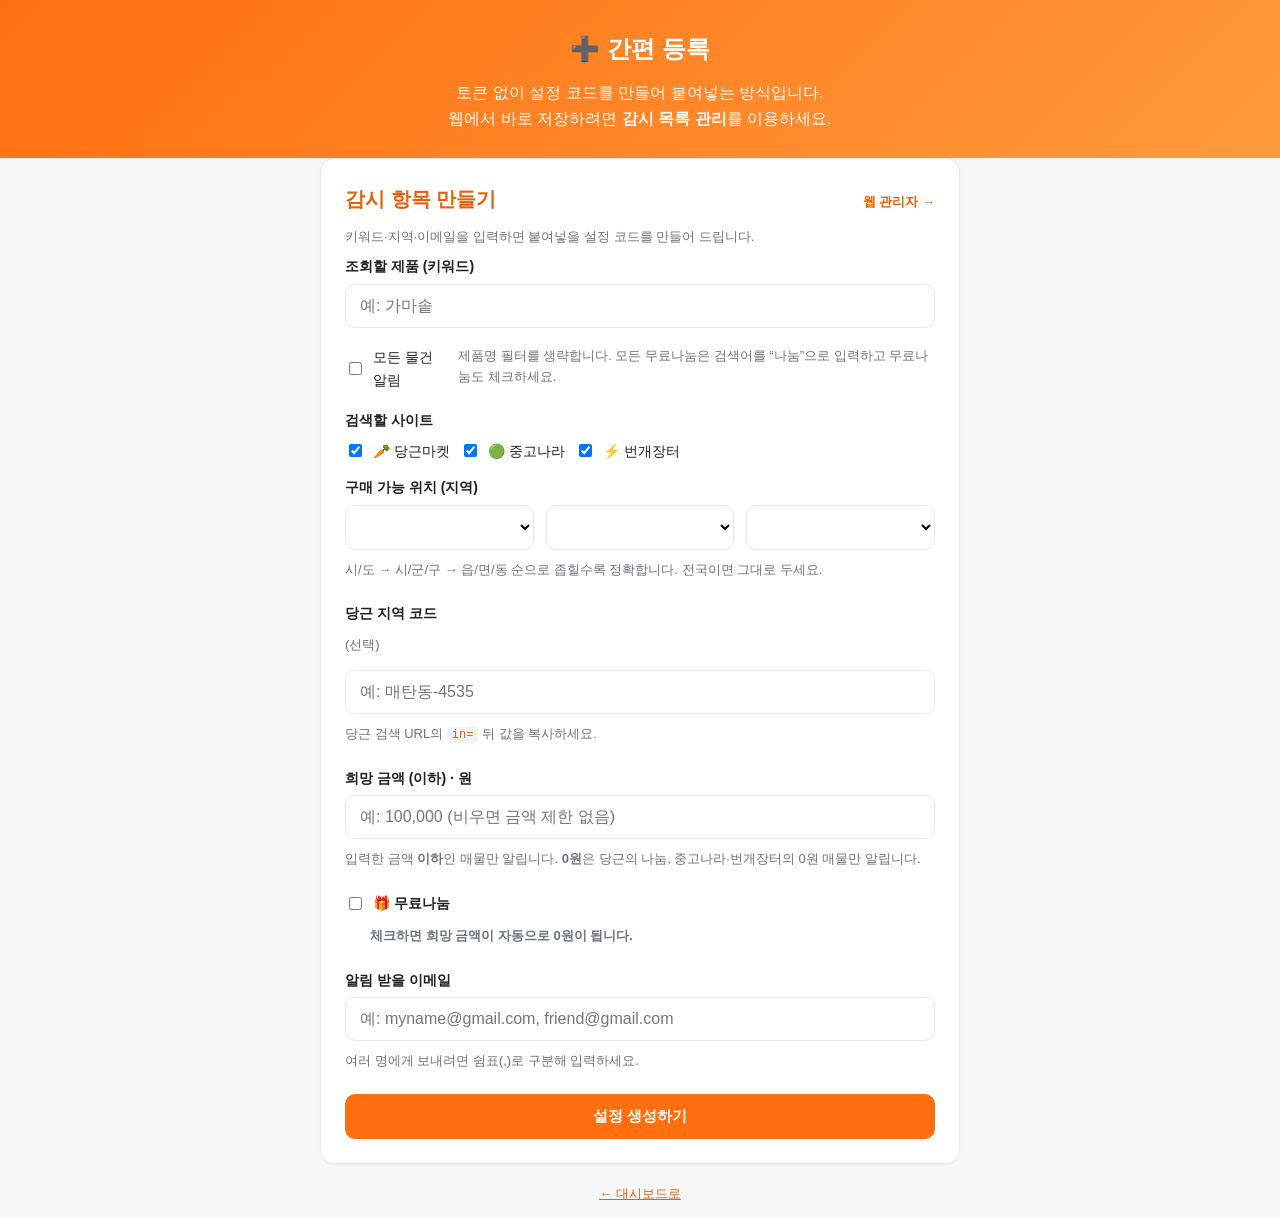
==== docs/add.html @ 6c7191e8 "feat: 모든 물건 알림 옵션 추가" ====
<!doctype html>
<html lang="ko">
<head>
  <meta charset="utf-8" />
  <meta name="viewport" content="width=device-width, initial-scale=1" />
  <title>➕ 간편 등록 · 당근마켓 신규 매물 알림</title>
  <meta name="description" content="토큰 없이 감시 설정 코드를 만들어 config/watches.json 에 붙여넣습니다." />
  <link rel="icon" href="data:image/svg+xml,%3Csvg xmlns='http://www.w3.org/2000/svg' viewBox='0 0 100 100'%3E%3Ctext y='.9em' font-size='90'%3E%F0%9F%A5%95%3C/text%3E%3C/svg%3E" />
  <link rel="stylesheet" href="./assets/style.css" />
  <script src="./assets/theme.js"></script>
</head>
<body data-page="add">
  <div id="nav-mount"></div>

  <header class="hero slim">
    <div class="wrap">
      <h1>➕ 간편 등록</h1>
      <p class="tagline">토큰 없이 설정 코드를 만들어 붙여넣는 방식입니다.<br />
        웹에서 바로 저장하려면 <b>감시 목록 관리</b>를 이용하세요.</p>
    </div>
  </header>

  <main class="wrap">
    <section class="card">
      <div class="section-head">
        <h2>감시 항목 만들기</h2>
        <a href="./admin.html">웹 관리자 →</a>
      </div>
      <p class="hint">키워드·지역·이메일을 입력하면 붙여넣을 설정 코드를 만들어 드립니다.</p>
      <form id="watch-form" autocomplete="off">
        <label>
          조회할 제품 (키워드)
          <input id="keyword" type="text" placeholder="예: 가마솥" required />
        </label>
        <label class="check">
          <input id="all-items" type="checkbox" /> 모든 물건 알림
          <span class="hint">제품명 필터를 생략합니다. 모든 무료나눔은 검색어를 “나눔”으로 입력하고 무료나눔도 체크하세요.</span>
        </label>
        <label>
          검색할 사이트
          <div class="btn-row" style="margin-top:2px;">
            <label class="check"><input type="checkbox" name="site" value="daangn" checked /> 🥕 당근마켓</label>
            <label class="check"><input type="checkbox" name="site" value="joongna" checked /> 🟢 중고나라</label>
            <label class="check"><input type="checkbox" name="site" value="bunjang" checked /> ⚡ 번개장터</label>
          </div>
        </label>
        <label>
          구매 가능 위치 (지역)
          <div class="row">
            <select id="location-sido" style="flex:1;"></select>
            <select id="location-sigungu" style="flex:1;"></select>
            <select id="location-dong" style="flex:1;"></select>
          </div>
          <span class="hint" style="font-weight:400;">시/도 → 시/군/구 → 읍/면/동 순으로 좁힐수록 정확합니다. 전국이면 그대로 두세요.</span>
        </label>
        <label>
          당근 지역 코드 <span class="hint" style="font-weight:400;">(선택)</span>
          <input id="daangn-region" type="text" placeholder="예: 매탄동-4535" />
          <span class="hint" style="font-weight:400;">당근 검색 URL의 <code>in=</code> 뒤 값을 복사하세요.</span>
        </label>
        <label>
          희망 금액 (이하) · 원
          <input id="maxprice" type="text" inputmode="numeric" placeholder="예: 100,000 (비우면 금액 제한 없음)" />
          <span class="hint" style="font-weight:400;">입력한 금액 <b>이하</b>인 매물만 알립니다. <b>0원</b>은 당근의 나눔, 중고나라·번개장터의 0원 매물만 알립니다.</span>
        </label>
        <label class="check free-share-check">
          <input id="free-share" type="checkbox" /> 🎁 무료나눔
          <span class="hint">체크하면 희망 금액이 자동으로 0원이 됩니다.</span>
        </label>
        <label>
          알림 받을 이메일
          <input id="email" type="email" multiple placeholder="예: myname@gmail.com, friend@gmail.com" required />
          <span class="hint" style="font-weight:400;">여러 명에게 보내려면 쉼표(,)로 구분해 입력하세요.</span>
        </label>
        <button type="submit">설정 생성하기</button>
      </form>

      <div id="result" class="result hidden">
        <h3>1. 아래 감시 설정을 복사하세요</h3>
        <p class="hint">
          이 내용을 저장소의 <code>config/watches.json</code> 안
          <code>watches</code> 배열에 추가하면 됩니다.
        </p>
        <pre id="snippet"><code></code></pre>
        <button id="copy-btn" class="secondary" type="button">📋 복사</button>

        <h3>2. 저장소에 반영하기</h3>
        <p class="hint">
          아래 버튼을 누르면 GitHub 편집 화면이 열립니다.
          <code>watches</code> 배열에 위 내용을 붙여넣고 커밋하세요.
        </p>
        <a id="edit-link" class="button-link" href="#" target="_blank" rel="noopener">
          GitHub에서 config/watches.json 편집 →
        </a>
        <p class="hint" style="margin-top:12px;">
          이메일 발송을 위한 Gmail 설정은 <a href="./help.html">도움말</a>을 참고하세요.
        </p>
      </div>
    </section>
  </main>

  <footer class="wrap">
    <p><a href="./index.html">← 대시보드로</a></p>
  </footer>

  <script src="./assets/nav.js"></script>
  <script src="./assets/regions.js"></script>
  <script src="./assets/app.js"></script>
</body>
</html>
---- docs/assets/style.css ----
:root {
  --carrot: #ff6f0f;
  --carrot-dark: #e5620a;
  --carrot-lite: #ff9a3d;
  --soft: #fff4ec;
  --ink: #1f1f1f;
  --muted: #6b7280;
  --bg: #f6f7f9;
  --card: #ffffff;
  --border: #e6e8eb;
}

* { box-sizing: border-box; }

body {
  margin: 0;
  background: var(--bg);
  color: var(--ink);
  font-family: -apple-system, BlinkMacSystemFont, "Apple SD Gothic Neo",
    "Malgun Gothic", "Segoe UI", Roboto, sans-serif;
  line-height: 1.6;
}

.wrap { max-width: 680px; margin: 0 auto; padding: 0 20px; }

.hero {
  background: linear-gradient(135deg, var(--carrot), var(--carrot-lite));
  color: #fff;
  padding: 48px 0 40px;
  text-align: center;
}
.hero h1 { margin: 0 0 12px; font-size: 28px; }
.hero .tagline { margin: 0; font-size: 16px; opacity: 0.97; }

main { padding: 28px 0; }

.card {
  background: var(--card);
  border: 1px solid var(--border);
  border-radius: 14px;
  padding: 24px;
  margin-bottom: 20px;
  box-shadow: 0 1px 3px rgba(0, 0, 0, 0.04);
}
.card h2 { margin: 0 0 16px; font-size: 20px; color: var(--carrot-dark); }
.card h3 { margin: 22px 0 6px; font-size: 15px; }

.steps ol { margin: 0; padding-left: 20px; }
.steps li { margin-bottom: 6px; }

form { display: flex; flex-direction: column; gap: 14px; }
label { display: flex; flex-direction: column; font-weight: 600; font-size: 14px; gap: 6px; }
input, select {
  padding: 12px 14px;
  border: 1px solid var(--border);
  border-radius: 10px;
  font-size: 16px;
  font-weight: 400;
  background: #fff;
  width: 100%;
}
select:disabled { background: #f1f3f5; color: var(--muted); }
input:focus, select:focus { outline: 2px solid var(--carrot); border-color: var(--carrot); }

button, .button-link {
  display: inline-block;
  background: var(--carrot);
  color: #fff;
  border: none;
  padding: 13px 18px;
  border-radius: 10px;
  font-size: 15px;
  font-weight: 700;
  cursor: pointer;
  text-decoration: none;
  text-align: center;
}
button:hover, .button-link:hover { background: var(--carrot-dark); }
button.secondary, .button-link.secondary {
  background: #fff;
  color: var(--carrot-dark);
  border: 1.5px solid var(--carrot);
}
button.secondary:hover, .button-link.secondary:hover { background: var(--soft); }

.button-link { margin-top: 6px; }

.result { margin-top: 8px; }
.hidden { display: none; }
.hint { color: var(--muted); font-size: 13px; margin: 4px 0 8px; }

pre {
  background: #0f172a;
  color: #e2e8f0;
  padding: 16px;
  border-radius: 10px;
  overflow-x: auto;
  font-size: 13px;
  margin: 0 0 10px;
}
code { font-family: "SFMono-Regular", Menlo, Consolas, monospace; }
.hint code, .secrets code {
  background: #f1f3f5;
  color: var(--carrot-dark);
  padding: 1px 5px;
  border-radius: 4px;
  font-size: 12px;
}

.secrets { margin: 6px 0 12px; padding-left: 18px; }
.secrets li { margin-bottom: 4px; }

.chat-msg {
  background: var(--soft);
  border: 1.5px dashed var(--carrot);
  border-radius: 10px;
  padding: 16px;
  font-size: 17px;
  color: var(--ink);
  margin: 6px 0 12px;
  user-select: all;
  -webkit-user-select: all;
}

.example p { margin: 0; }

/* ---- 관리자 페이지 ---- */
.row { display: flex; gap: 12px; }
.row > label { flex: 1; }
.btn-row { display: flex; gap: 10px; flex-wrap: wrap; }
.status { font-size: 13px; margin: 10px 0 0; min-height: 18px; }
.status.ok { color: #128a3c; }
.status.err { color: #d23f31; }
.help { margin-bottom: 14px; }
.help summary { cursor: pointer; font-weight: 600; color: var(--carrot-dark); font-size: 14px; }
label.check { flex-direction: row; align-items: center; gap: 8px; font-weight: 400; }
label.check input { width: auto; }
label.free-share-check { flex-wrap: wrap; font-weight: 700; }
label.free-share-check .hint { flex-basis: 100%; margin-left: 25px; }
input:disabled { cursor: not-allowed; background: #f1f5f9; color: #64748b; }
.req { color: #d23f31; }

.list-head { display: flex; align-items: center; justify-content: space-between; gap: 10px; }
.list-head h2 { margin: 0; }
#add-btn { padding: 8px 14px; font-size: 14px; }

.list-tools { display: flex; align-items: end; gap: 12px; margin-top: 18px; }
.list-tools label { margin: 0; }
.watch-search { flex: 1; }
.watch-search input { margin-top: 5px; }
.enabled-filter { width: 125px; flex: none; }
.enabled-filter select { margin-top: 5px; }
.page-size { width: 110px; flex: none; }
.page-size select { margin-top: 5px; }

.pagination { display: flex; justify-content: center; gap: 6px; flex-wrap: wrap; margin-top: 18px; }
.page-button {
  min-width: 36px; padding: 7px 10px; border-radius: 7px; font-size: 13px;
  color: var(--carrot-dark); background: #fff; border: 1px solid var(--border);
}
.page-button:hover:not(:disabled) { background: var(--soft); }
.page-button.current { color: #fff; background: var(--carrot); border-color: var(--carrot); }
.page-button:disabled { cursor: not-allowed; opacity: .45; }

.table-scroll { overflow-x: auto; margin-top: 12px; }
.watch-table { width: 100%; border-collapse: collapse; font-size: 14px; }
.watch-table th, .watch-table td {
  text-align: left; padding: 10px 8px; border-bottom: 1px solid var(--border);
  vertical-align: middle;
}
.watch-table th { font-size: 12px; color: var(--muted); font-weight: 700; }
.watch-table .muted-cell { color: var(--muted); max-width: 160px; overflow: hidden; text-overflow: ellipsis; white-space: nowrap; }
.watch-table .actions { white-space: nowrap; text-align: right; }
button.mini {
  padding: 6px 10px; font-size: 12px; border-radius: 6px; margin-left: 4px;
  background: #fff; color: var(--carrot-dark); border: 1.5px solid var(--carrot);
}
button.mini:hover { background: var(--soft); }
button.mini.danger { color: #d23f31; border-color: #f0b6b0; }
button.mini.danger:hover { background: #fdeceb; }

footer { text-align: center; color: var(--muted); font-size: 13px; padding: 24px 0 40px; }
footer a { color: var(--carrot-dark); }

@media (max-width: 480px) {
  .hero h1 { font-size: 23px; }
  .card { padding: 18px; }
  .list-tools { align-items: stretch; flex-direction: column; }
  .enabled-filter { width: 100%; }
  .page-size { width: 100%; }
}

/* ============================================================
   메뉴 기반 다중 페이지 UI (네비게이션 / 대시보드 / 이슈)
   ============================================================ */

.wrap.wide { max-width: 960px; }
.wrap.xwide { max-width: 1180px; }

/* ---- 상단 네비게이션 ---- */
.topnav {
  position: sticky; top: 0; z-index: 50;
  background: rgba(255, 255, 255, 0.92);
  backdrop-filter: saturate(180%) blur(8px);
  border-bottom: 1px solid var(--border);
}
.nav-inner {
  max-width: 960px; margin: 0 auto; padding: 10px 20px;
  display: flex; align-items: center; gap: 14px;
}
.brand {
  font-weight: 800; font-size: 18px; color: var(--carrot-dark);
  text-decoration: none; white-space: nowrap; display: flex; align-items: center; gap: 4px;
}
.nav-links { display: flex; gap: 4px; margin-left: auto; align-items: center; flex-wrap: wrap; }
.nav-link {
  display: inline-flex; align-items: center; gap: 6px;
  padding: 8px 12px; border-radius: 9px;
  color: var(--ink); text-decoration: none; font-weight: 600; font-size: 14px;
}
.nav-link:hover { background: var(--soft); color: var(--carrot-dark); }
.nav-link.active { background: var(--carrot); color: #fff; }
.nav-link.active:hover { background: var(--carrot-dark); color: #fff; }
.nav-ext { color: var(--muted); font-weight: 500; }
.nav-toggle {
  display: none; margin-left: auto;
  background: #fff; color: var(--ink); border: 1px solid var(--border);
  border-radius: 8px; padding: 6px 12px; font-size: 18px; font-weight: 700;
}

@media (max-width: 720px) {
  .nav-toggle { display: block; }
  .nav-links {
    display: none; position: absolute; left: 0; right: 0; top: 100%;
    flex-direction: column; align-items: stretch; gap: 0;
    background: #fff; border-bottom: 1px solid var(--border); padding: 8px;
    box-shadow: 0 8px 20px rgba(0,0,0,0.06);
  }
  .nav-links.open { display: flex; }
  .nav-inner { position: relative; }
  .nav-link { border-radius: 8px; padding: 12px; }
}

/* ---- 대시보드 통계 카드 ---- */
.stat-grid {
  display: grid; grid-template-columns: repeat(auto-fit, minmax(150px, 1fr));
  gap: 14px; margin-bottom: 20px;
}
.stat {
  background: var(--card); border: 1px solid var(--border); border-radius: 14px;
  padding: 18px 20px; box-shadow: 0 1px 3px rgba(0,0,0,0.04);
}
.stat .num { font-size: 30px; font-weight: 800; color: var(--carrot-dark); line-height: 1.1; }
.stat .lbl { font-size: 13px; color: var(--muted); margin-top: 4px; font-weight: 600; }
.stat .sub { font-size: 12px; color: var(--muted); margin-top: 2px; }

/* ---- 칩(키워드) ---- */
.chips { display: flex; flex-wrap: wrap; gap: 8px; }
.chip {
  display: inline-flex; align-items: center; gap: 6px;
  background: var(--soft); color: var(--carrot-dark);
  border: 1px solid #ffd9bd; border-radius: 999px;
  padding: 6px 12px; font-size: 13px; font-weight: 600;
}
.chip.off { background: #f1f3f5; color: var(--muted); border-color: var(--border); }
.chip .dot { width: 7px; height: 7px; border-radius: 50%; background: #22a558; }
.chip.off .dot { background: #b0b6bd; }

/* ---- 이슈/알림 리스트 ---- */
.issue-list { display: flex; flex-direction: column; gap: 12px; }
.issue-item {
  display: block; background: var(--card); border: 1px solid var(--border);
  border-radius: 12px; padding: 14px 16px; text-decoration: none; color: inherit;
  transition: border-color .12s, box-shadow .12s;
}
.issue-item:hover { border-color: var(--carrot); box-shadow: 0 2px 10px rgba(0,0,0,0.08); }
.issue-top { display: flex; align-items: center; gap: 8px; flex-wrap: wrap; }
.issue-title { font-weight: 700; font-size: 15px; color: var(--ink); }
.issue-meta { display: flex; gap: 10px; flex-wrap: wrap; color: var(--muted); font-size: 13px; margin-top: 6px; }
.issue-meta b { color: var(--ink); }
.badge {
  display: inline-block; font-size: 11px; font-weight: 700; border-radius: 999px;
  padding: 2px 9px; white-space: nowrap;
}
.badge.open { background: #e7f6ec; color: #128a3c; }
.badge.closed { background: #f0eef7; color: #7c5cbf; }
.badge.count { background: var(--soft); color: var(--carrot-dark); }

/* ---- 필터 바 ---- */
.filter-bar { display: flex; gap: 10px; flex-wrap: wrap; align-items: center; margin-bottom: 16px; }
.filter-bar input, .filter-bar select { width: auto; flex: 1; min-width: 140px; }
.seg { display: inline-flex; border: 1px solid var(--border); border-radius: 9px; overflow: hidden; }
.seg button {
  background: #fff; color: var(--muted); border: none; border-radius: 0;
  padding: 9px 14px; font-size: 13px; font-weight: 600;
}
.seg button.on { background: var(--carrot); color: #fff; }

/* ---- 상태 표시 ---- */
.state-msg { text-align: center; color: var(--muted); padding: 34px 10px; font-size: 14px; }
.spinner {
  width: 22px; height: 22px; border: 3px solid #eee; border-top-color: var(--carrot);
  border-radius: 50%; display: inline-block; animation: spin .8s linear infinite; vertical-align: middle;
}
@keyframes spin { to { transform: rotate(360deg); } }

.section-head { display: flex; align-items: baseline; justify-content: space-between; gap: 10px; margin: 0 0 12px; }
.section-head h2 { margin: 0; }
.section-head a { font-size: 13px; color: var(--carrot-dark); font-weight: 600; text-decoration: none; }

/* 대시보드에서는 hero를 조금 더 컴팩트하게 */
.hero.slim { padding: 30px 0 26px; }
.hero.slim h1 { font-size: 24px; }

/* ---- 이슈 카드 안의 매물 테이블 ---- */
.issue-item.static { cursor: default; }
.issue-item.static:hover { border-color: var(--border); box-shadow: 0 1px 3px rgba(0,0,0,0.04); }
.issue-link { margin-left: auto; font-size: 12px; color: var(--carrot-dark); font-weight: 700; text-decoration: none; white-space: nowrap; }
.issue-link:hover { text-decoration: underline; }

.item-table { width: 100%; border-collapse: collapse; font-size: 13px; margin-top: 12px; }
.item-table th, .item-table td { text-align: left; padding: 7px 9px; border-bottom: 1px solid var(--border); white-space: nowrap; }
.item-table th { font-size: 11px; color: var(--muted); font-weight: 700; background: #fafbfc; }
.item-table td.it-title { white-space: normal; min-width: 150px; max-width: 320px; font-weight: 600; color: var(--ink); }
.item-table td { color: var(--muted); }
.item-table a { color: var(--carrot-dark); text-decoration: none; font-weight: 600; }
.item-table a:hover { text-decoration: underline; }
.item-table tr:last-child td { border-bottom: none; }

/* ---- 감시 목록: 수신 이메일 전체 표시 ---- */
.watch-table td.email-cell { white-space: normal; vertical-align: middle; }
.email-chip {
  display: inline-block; background: #eef2ff; color: #3730a3;
  border: 1px solid #dfe4ff; border-radius: 6px;
  padding: 2px 7px; margin: 2px 4px 2px 0; font-size: 12px;
  white-space: nowrap; /* 주소는 한 줄로 (중간 잘림 방지) */
}
.email-count {
  display: inline-block; background: var(--carrot); color: #fff;
  border-radius: 999px; padding: 1px 8px; font-size: 11px; font-weight: 700; margin-left: 2px;
}
.muted-hint { color: var(--muted); font-size: 13px; }

/* ---- 사이트(소스) 배지/칩 ---- */
.badge.site { background: #eef2ff; color: #3730a3; }
.badge.site.site-daangn { background: #fff1e6; color: #c2410c; }
.badge.site.site-joongna { background: #e7f6ec; color: #15803d; }
.badge.site.site-bunjang { background: #eef4ff; color: #1d4ed8; }
.site-chip {
  background: #fff1e6; color: #c2410c; border-color: #ffd9bd;
  margin: 2px 4px 2px 0; padding: 3px 9px; font-size: 12px;
}
.site-chip.site-joongna { background: #e7f6ec; color: #15803d; border-color: #bfe6cd; }
.site-chip.site-bunjang { background: #eef4ff; color: #1d4ed8; border-color: #c3d4fb; }
/* 활성 사이트 필터 칩은 현재 페이지 테마 색을 따른다 */
.seg-site button.on { background: var(--carrot); color: #fff; }
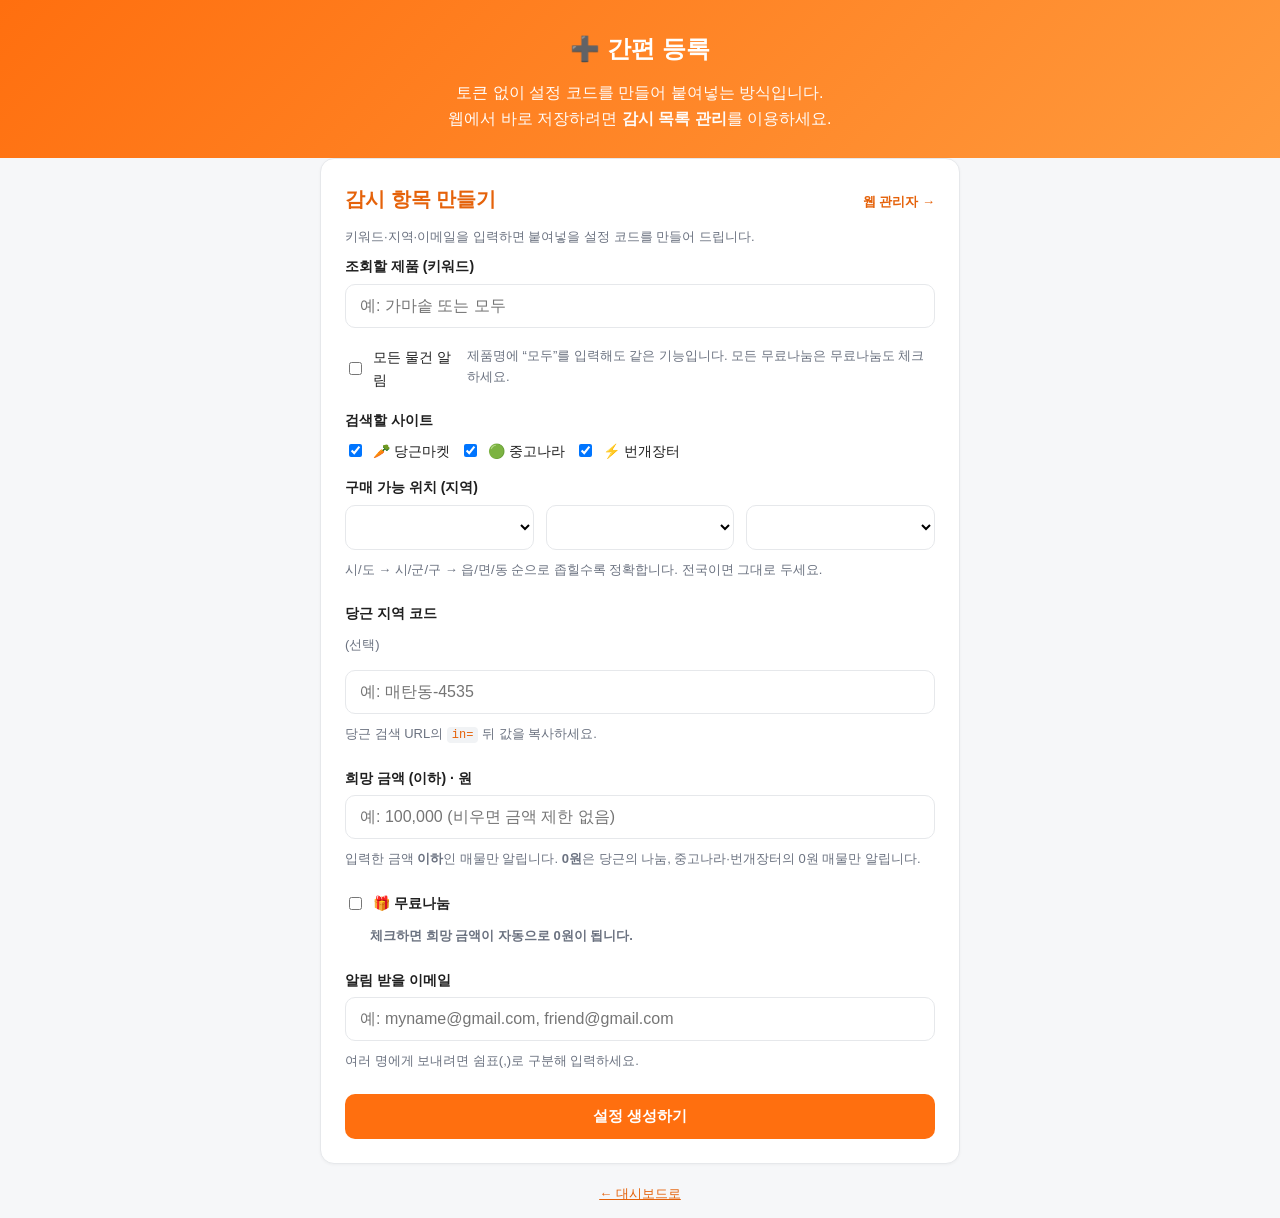
==== commit 33b3d9a8: "fix: 모두 키워드로 무료나눔 전체 검색" ====
--- a/docs/add.html
+++ b/docs/add.html
@@ -30,11 +30,11 @@
       <form id="watch-form" autocomplete="off">
         <label>
           조회할 제품 (키워드)
-          <input id="keyword" type="text" placeholder="예: 가마솥" required />
+          <input id="keyword" type="text" placeholder="예: 가마솥 또는 모두" required />
         </label>
         <label class="check">
           <input id="all-items" type="checkbox" /> 모든 물건 알림
-          <span class="hint">제품명 필터를 생략합니다. 모든 무료나눔은 검색어를 “나눔”으로 입력하고 무료나눔도 체크하세요.</span>
+          <span class="hint">제품명에 “모두”를 입력해도 같은 기능입니다. 모든 무료나눔은 무료나눔도 체크하세요.</span>
         </label>
         <label>
           검색할 사이트
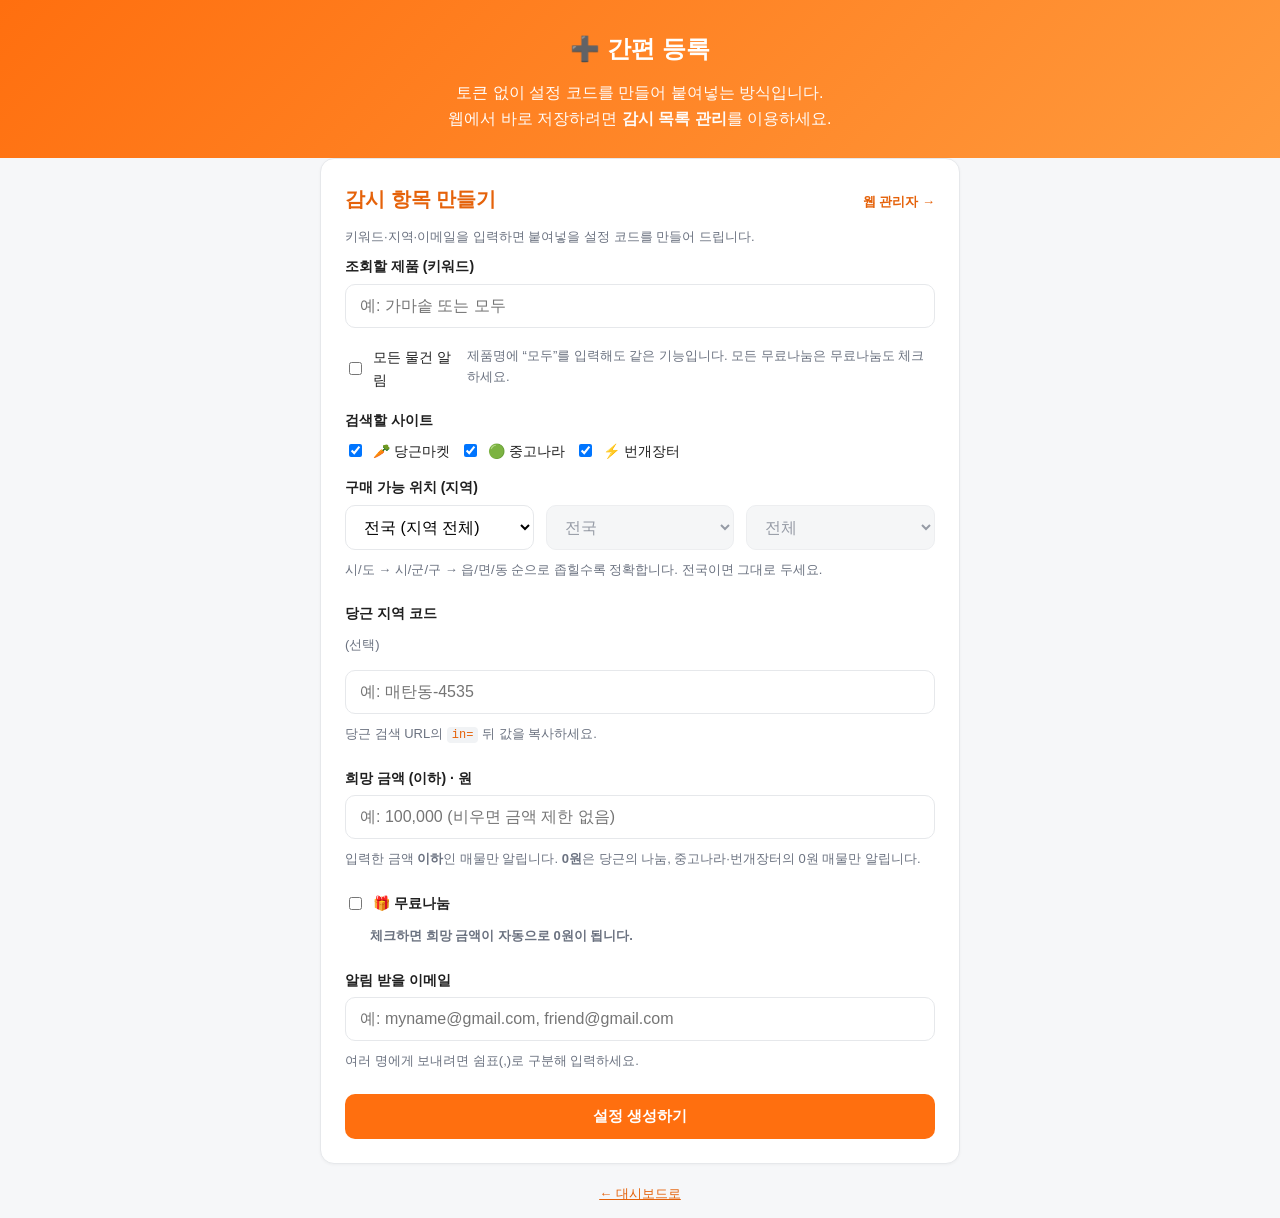
==== commit e5d65342: "feat: 등록일 범위를 일뿐 아니라 시간 단위로도 지원 기존에는 "등록일 범위"를 일(day) 단위로만 지정할 수 있었다. 이제 일/시간 단위를 선택해 "3시간 전까지", "2일" ====
--- a/docs/add.html
+++ b/docs/add.html
@@ -67,6 +67,17 @@
           <input id="free-share" type="checkbox" /> 🎁 무료나눔
           <span class="hint">체크하면 희망 금액이 자동으로 0원이 됩니다.</span>
         </label>
+        <label id="max-age-wrap" class="hidden">
+          등록일 범위 · 얼마 전까지
+          <div class="row">
+            <input id="max-age-value" type="number" inputmode="numeric" min="0" step="1" placeholder="예: 3" style="flex:1;" />
+            <select id="max-age-unit" style="flex:1;">
+              <option value="day">일 전까지</option>
+              <option value="hour">시간 전까지</option>
+            </select>
+          </div>
+          <span class="hint" style="font-weight:400;">예: <b>3</b>+<b>일</b>=최근 3일, <b>6</b>+<b>시간</b>=최근 6시간 이내 등록된 나눔만 알립니다. 일은 0=오늘 기준, 시간은 지금부터 거슬러 계산합니다. 비우면 등록일 제한 없음.</span>
+        </label>
         <label>
           알림 받을 이메일
           <input id="email" type="email" multiple placeholder="예: myname@gmail.com, friend@gmail.com" required />
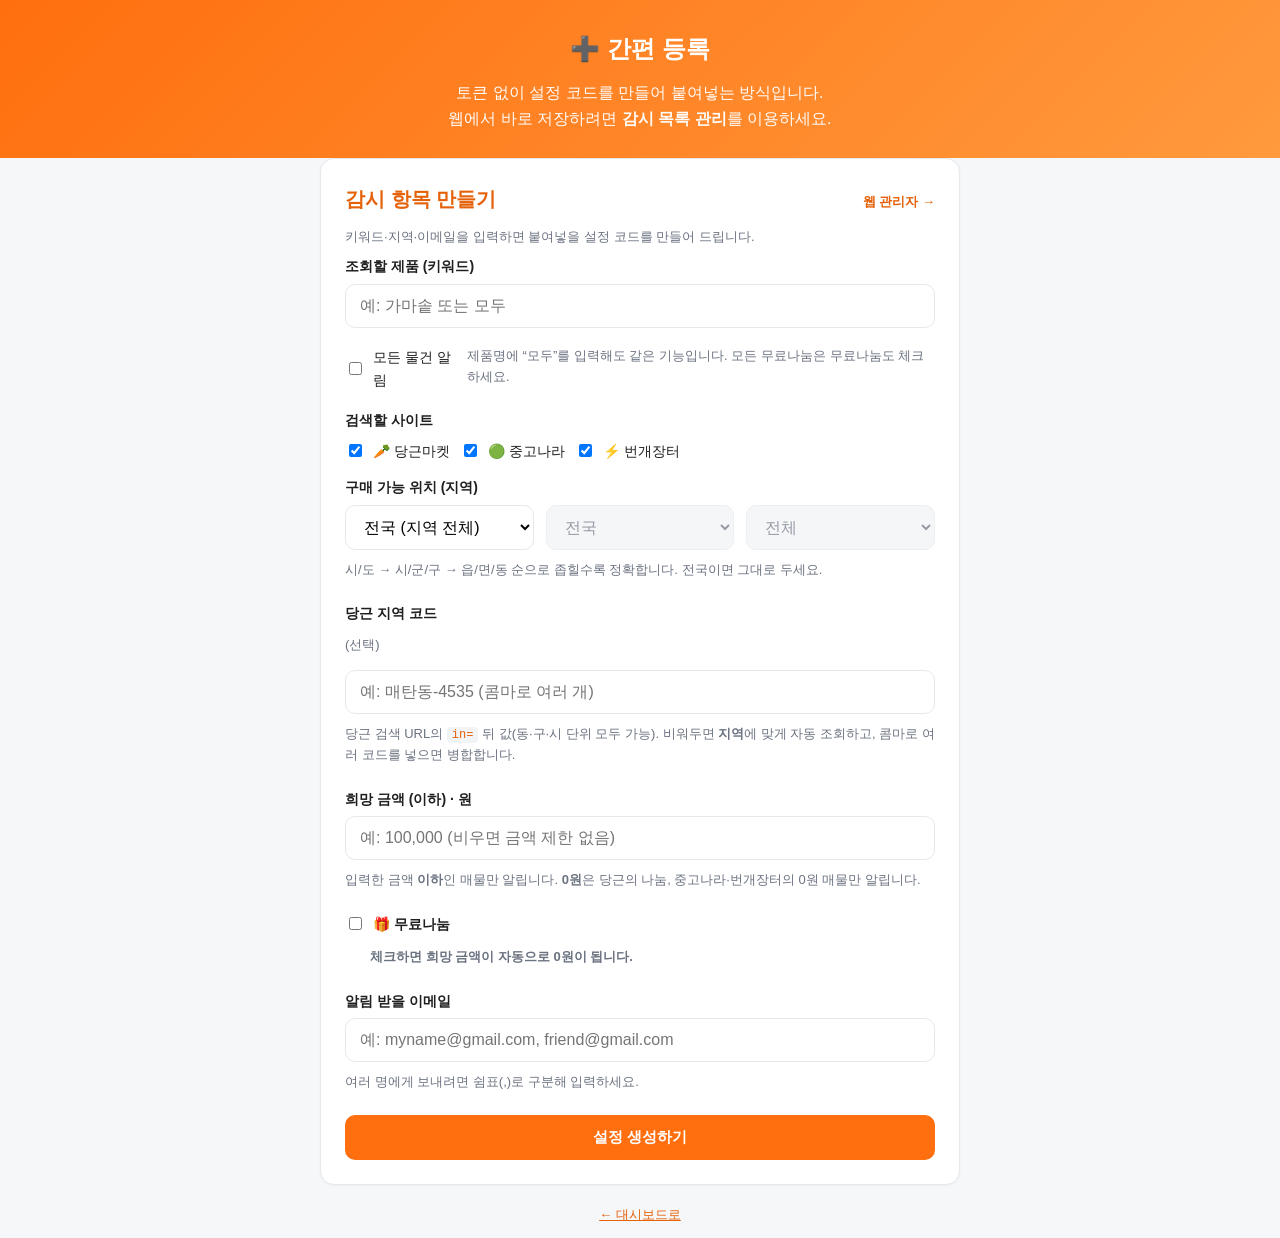
==== commit 20ead03a: "당근 시/구 단위 감시가 대표 동네가 아닌 지역 전체를 조회하도록 수정 문제: '수원시'(또는 '수원시영통구')처럼 시/구 전체를 선택해도 대표 동(매탄동-4535) 하나의 반경 " ====
--- a/docs/add.html
+++ b/docs/add.html
@@ -55,8 +55,8 @@
         </label>
         <label>
           당근 지역 코드 <span class="hint" style="font-weight:400;">(선택)</span>
-          <input id="daangn-region" type="text" placeholder="예: 매탄동-4535" />
-          <span class="hint" style="font-weight:400;">당근 검색 URL의 <code>in=</code> 뒤 값을 복사하세요.</span>
+          <input id="daangn-region" type="text" placeholder="예: 매탄동-4535 (콤마로 여러 개)" />
+          <span class="hint" style="font-weight:400;">당근 검색 URL의 <code>in=</code> 뒤 값(동·구·시 단위 모두 가능). 비워두면 <b>지역</b>에 맞게 자동 조회하고, 콤마로 여러 코드를 넣으면 병합합니다.</span>
         </label>
         <label>
           희망 금액 (이하) · 원
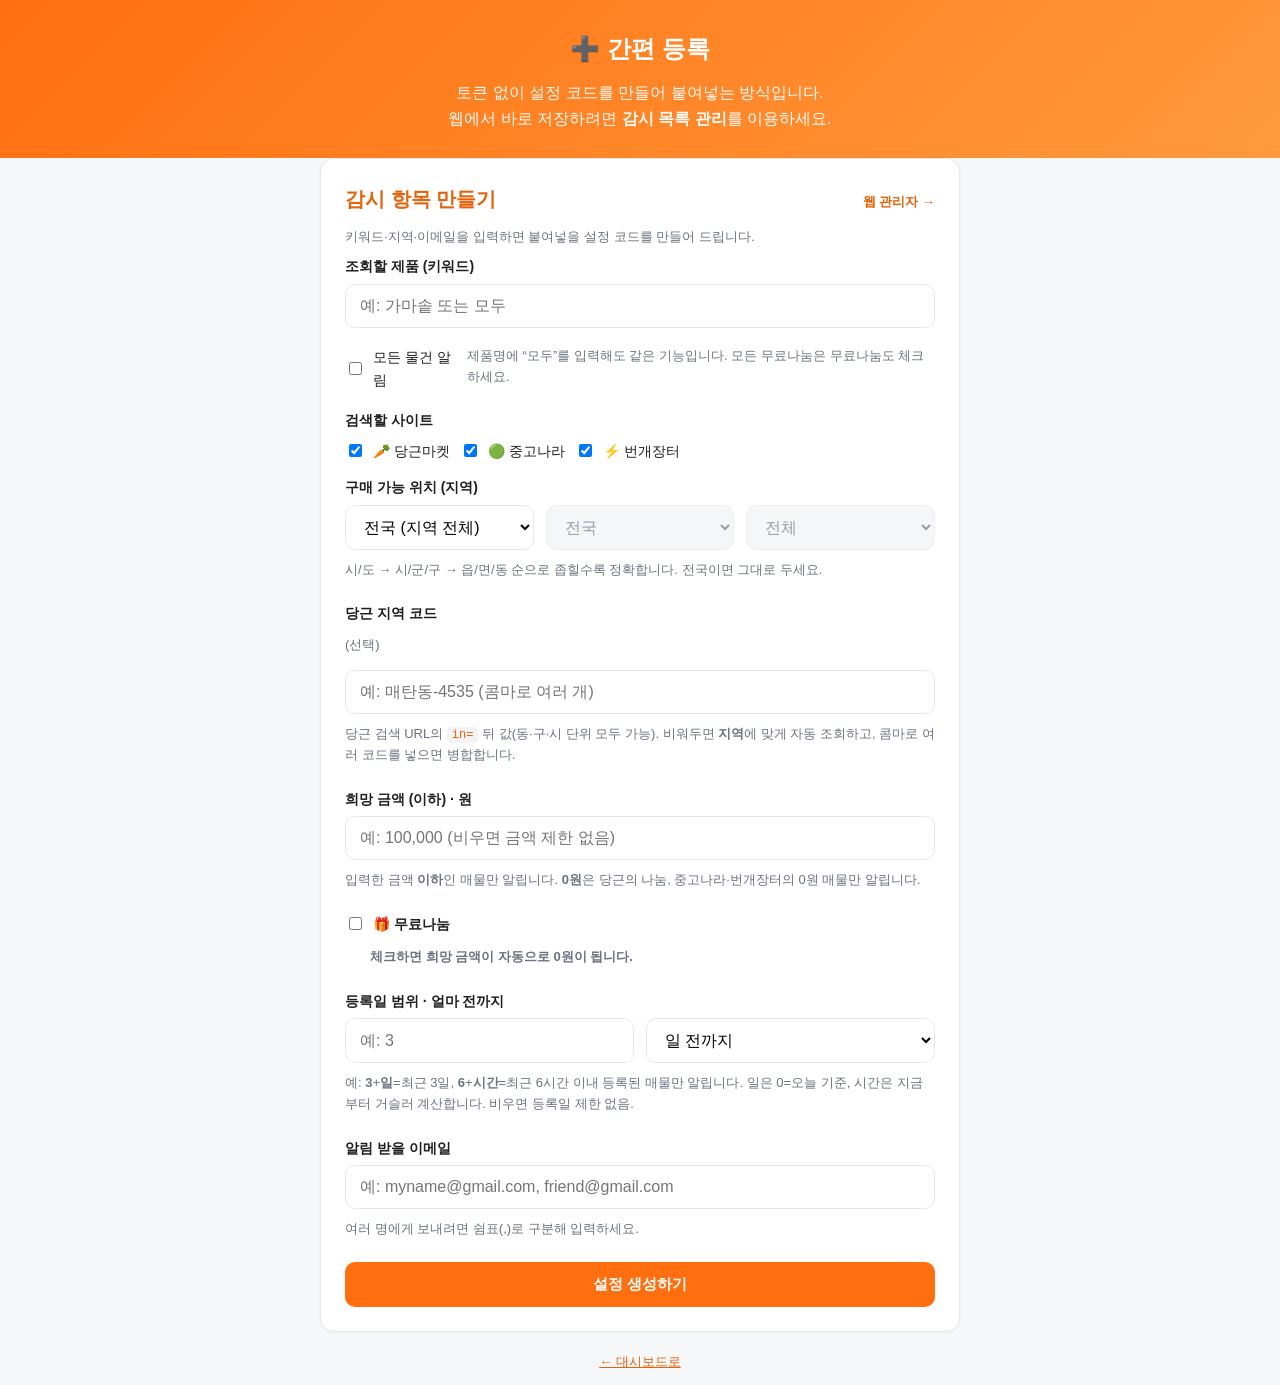
==== commit 2e4b85c5: "feat: 등록일 범위 필터를 무료나눔 체크와 무관하게 항상 지원 기존에는 '등록일 범위 · 얼마 전까지' 입력이 무료나눔을 체크했을 때만 보이고 저장됐다. 유료(상한가/금액 제한" ====
--- a/docs/add.html
+++ b/docs/add.html
@@ -67,7 +67,7 @@
           <input id="free-share" type="checkbox" /> 🎁 무료나눔
           <span class="hint">체크하면 희망 금액이 자동으로 0원이 됩니다.</span>
         </label>
-        <label id="max-age-wrap" class="hidden">
+        <label id="max-age-wrap">
           등록일 범위 · 얼마 전까지
           <div class="row">
             <input id="max-age-value" type="number" inputmode="numeric" min="0" step="1" placeholder="예: 3" style="flex:1;" />
@@ -76,7 +76,7 @@
               <option value="hour">시간 전까지</option>
             </select>
           </div>
-          <span class="hint" style="font-weight:400;">예: <b>3</b>+<b>일</b>=최근 3일, <b>6</b>+<b>시간</b>=최근 6시간 이내 등록된 나눔만 알립니다. 일은 0=오늘 기준, 시간은 지금부터 거슬러 계산합니다. 비우면 등록일 제한 없음.</span>
+          <span class="hint" style="font-weight:400;">예: <b>3</b>+<b>일</b>=최근 3일, <b>6</b>+<b>시간</b>=최근 6시간 이내 등록된 매물만 알립니다. 일은 0=오늘 기준, 시간은 지금부터 거슬러 계산합니다. 비우면 등록일 제한 없음.</span>
         </label>
         <label>
           알림 받을 이메일
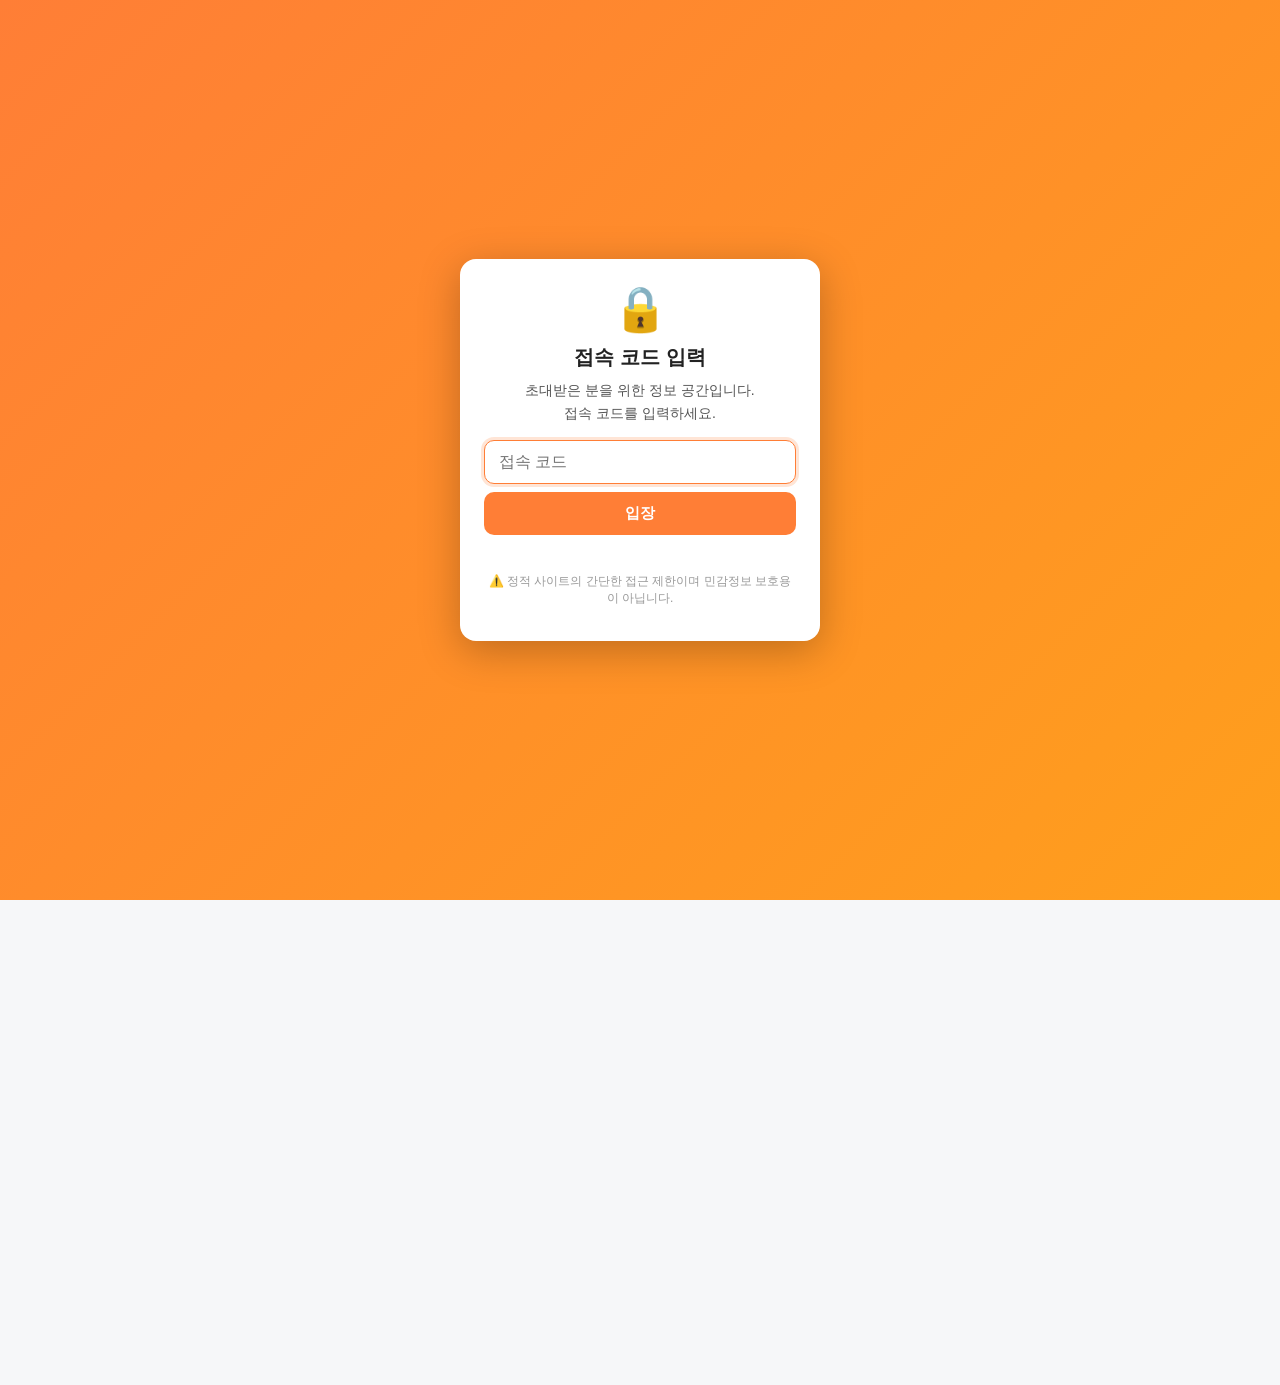
==== commit 2b3473e8: "feat: 홈페이지 접속 코드 게이트(초대 사용자용 간단 접근 제한) 추가 홈페이지를 초대받은 사용자를 위한 정보 공간으로 쓰기 위해, 모든 페이지에 접속 코드 입력 게이트를 추가" ====
--- a/docs/add.html
+++ b/docs/add.html
@@ -6,8 +6,9 @@
   <title>➕ 간편 등록 · 당근마켓 신규 매물 알림</title>
   <meta name="description" content="토큰 없이 감시 설정 코드를 만들어 config/watches.json 에 붙여넣습니다." />
   <link rel="icon" href="data:image/svg+xml,%3Csvg xmlns='http://www.w3.org/2000/svg' viewBox='0 0 100 100'%3E%3Ctext y='.9em' font-size='90'%3E%F0%9F%A5%95%3C/text%3E%3C/svg%3E" />
-  <link rel="stylesheet" href="./assets/style.css" />
-  <script src="./assets/theme.js"></script>
+  <link rel="stylesheet" href="./assets/style.css?v=20261122" />
+  <script src="./assets/theme.js?v=20261122"></script>
+  <script src="./assets/site.js?v=20261122"></script>
 </head>
 <body data-page="add">
   <div id="nav-mount"></div>
@@ -114,8 +115,8 @@
     <p><a href="./index.html">← 대시보드로</a></p>
   </footer>
 
-  <script src="./assets/nav.js"></script>
-  <script src="./assets/regions.js"></script>
-  <script src="./assets/app.js"></script>
+  <script src="./assets/nav.js?v=20261122"></script>
+  <script src="./assets/regions.js?v=20261122"></script>
+  <script src="./assets/app.js?v=20261122"></script>
 </body>
 </html>
